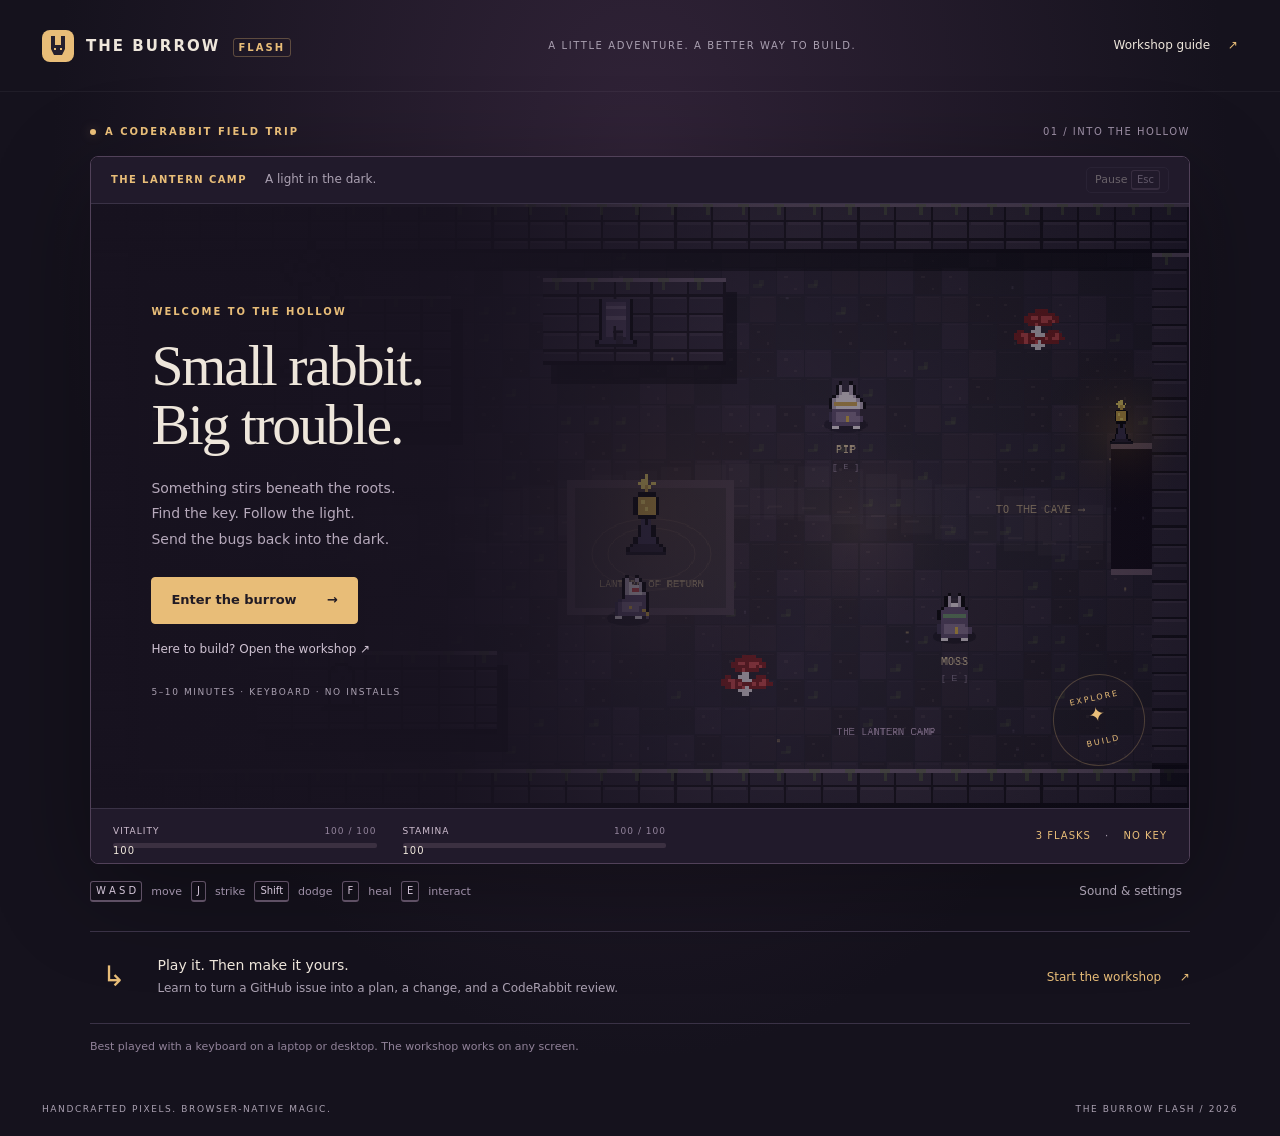
==== index.html @ 1ff7f452 "Create standalone Burrow demo with intentional flask bug and issue workflow" ====
<!doctype html>
<html lang="en">
  <head>
    <meta charset="utf-8" />
    <meta name="viewport" content="width=device-width, initial-scale=1" />
    <meta name="theme-color" content="#15121d" />
    <title>The Burrow Flash</title>
    <link rel="icon" href="favicon.svg" type="image/svg+xml" />
    <link rel="stylesheet" href="style.css" />
    <script defer src="js/art.js"></script>
    <script defer src="js/world.js"></script>
    <script defer src="js/combat.js"></script>
    <script defer src="js/input.js"></script>
    <script defer src="js/render.js"></script>
    <script defer src="js/game.js"></script>
  </head>
  <body class="game-page">
    <header class="site-header">
      <a class="brand" href="index.html" aria-label="The Burrow Flash home"
        ><img src="favicon.svg" alt="" width="32" height="32" /><span
          >THE BURROW <b>FLASH</b></span
        ></a
      >
      <span class="edition">A LITTLE ADVENTURE. A BETTER WAY TO BUILD.</span>
      <a
        class="header-link"
        href="learn.html"
        target="_blank"
        rel="noopener"
        data-guide
        >Workshop guide <span aria-hidden="true">↗</span></a
      >
    </header>
    <main class="game-layout">
      <div class="eyebrow">
        <span class="live-dot"></span> A CODERABBIT FIELD TRIP
        <span class="eyebrow-right">01 / INTO THE HOLLOW</span>
      </div>
      <section class="game-frame" aria-label="The Burrow Flash game">
        <div class="game-topbar">
          <span id="area-name">THE LANTERN CAMP</span
          ><span id="objective">A light in the dark.</span
          ><button id="pause-button" type="button" disabled>
            Pause <kbd>Esc</kbd>
          </button>
        </div>
        <div class="canvas-wrap">
          <canvas
            id="game"
            width="960"
            height="528"
            tabindex="0"
            aria-label="Top-down rabbit adventure. Move with WASD or arrows. J attacks, Shift dodges, F heals, E interacts, Escape pauses."
          ></canvas>
          <div id="title-screen" class="title-screen">
            <div class="title-copy">
              <p class="eyebrow">WELCOME TO THE HOLLOW</p>
              <h1>Small rabbit.<br />Big trouble.</h1>
              <p>
                Something stirs beneath the roots.<br />Find the key. Follow the
                light.<br />Send the bugs back into the dark.
              </p>
              <button class="primary" id="start-button">
                Enter the burrow <span aria-hidden="true">→</span></button
              ><a
                class="text-link"
                href="learn.html"
                target="_blank"
                rel="noopener"
                data-guide
                >Here to build? Open the workshop ↗</a
              >
              <p class="tiny">5–10 MINUTES · KEYBOARD · NO INSTALLS</p>
            </div>
            <div class="title-stamp" aria-hidden="true">
              EXPLORE<br /><span>✦</span><br />BUILD
            </div>
          </div>
          <div id="toast" class="toast" role="status" aria-live="polite"></div>
          <div id="interaction" class="interaction" hidden></div>
        </div>
        <div class="game-hud" id="hud">
          <div class="meter-group">
            <label for="health"
              >VITALITY <span id="health-value">100 / 100</span></label
            ><meter id="health" min="0" max="100" value="100">100</meter>
          </div>
          <div class="meter-group stamina">
            <label for="stamina"
              >STAMINA <span id="stamina-value">100 / 100</span></label
            ><meter id="stamina" min="0" max="100" value="100">100</meter>
          </div>
          <span class="inventory" id="inventory"
            >3 FLASKS <span>·</span> NO KEY</span
          ><span id="assist-indicator" hidden>ASSIST ON</span>
        </div>
      </section>
      <div class="below-game">
        <p>
          <kbd>W A S D</kbd> move <kbd>J</kbd> strike <kbd>Shift</kbd> dodge
          <kbd>F</kbd> heal <kbd>E</kbd> interact
        </p>
        <button class="text-button" id="settings-button">
          Sound & settings
        </button>
      </div>
      <aside class="workshop-strip">
        <span class="strip-number">↳</span>
        <div>
          <h2>Play it. Then make it yours.</h2>
          <p>
            Learn to turn a GitHub issue into a plan, a change, and a CodeRabbit
            review.
          </p>
        </div>
        <a href="learn.html" target="_blank" rel="noopener" data-guide
          >Start the workshop <span aria-hidden="true">↗</span></a
        >
      </aside>
      <p class="device-note">
        Best played with a keyboard on a laptop or desktop. The workshop works
        on any screen.
      </p>
    </main>
    <footer class="site-footer">
      <span>HANDCRAFTED PIXELS. BROWSER-NATIVE MAGIC.</span
      ><span>THE BURROW FLASH / 2026</span>
    </footer>
    <dialog id="menu-dialog" aria-labelledby="menu-title">
      <form method="dialog">
        <button class="close-button" aria-label="Close menu">×</button>
      </form>
      <p class="eyebrow">TAKE A BREATHER</p>
      <h2 id="menu-title">The hollow can wait.</h2>
      <p>Your adventure is paused.</p>
      <div class="settings">
        <label
          ><input type="checkbox" id="sound-setting" /> Sound effects
          <small>Starts only after you enable it.</small></label
        ><label
          ><input type="checkbox" id="motion-setting" /> Reduced motion
          <small>Removes screen shake and ambient particles.</small></label
        ><label
          ><input type="checkbox" id="assist-setting" /> Presenter assist
          <small
            >Less damage, stronger strikes, faster stamina recovery.</small
          ></label
        >
      </div>
      <div class="dialog-actions">
        <button class="primary" id="resume-button">Return to adventure</button
        ><a class="secondary" href="learn.html" target="_blank" rel="noopener"
          >Workshop ↗</a
        ><button class="text-button" id="restart-button">
          Restart adventure
        </button>
      </div>
    </dialog>
    <dialog id="npc-dialog" aria-labelledby="npc-title">
      <form method="dialog">
        <button class="close-button" aria-label="Close conversation">×</button>
      </form>
      <p class="eyebrow" id="npc-role"></p>
      <h2 id="npc-title"></h2>
      <p id="npc-copy"></p>
      <div class="dialog-actions">
        <a
          id="npc-guide"
          class="primary"
          href="learn.html"
          target="_blank"
          rel="noopener"
          >Open lesson ↗</a
        ><button class="secondary" id="npc-close">Back to the hollow</button>
      </div>
      <p class="tiny">OPTIONAL FIELD NOTES · YOUR GAME STAYS PAUSED</p>
    </dialog>
    <dialog id="victory-dialog" aria-labelledby="victory-title">
      <p class="eyebrow">THE HOLLOW BREATHES AGAIN</p>
      <h2 id="victory-title">Small rabbit.<br />Big victory.</h2>
      <p>
        The lanterns are safe. Now give this little world something of your own.
      </p>
      <p id="victory-stats"></p>
      <div class="dialog-actions">
        <a
          class="primary"
          href="learn.html#issue"
          target="_blank"
          rel="noopener"
          >Build your first feature ↗</a
        ><button class="secondary" id="play-again">Play again</button>
      </div>
    </dialog>
  </body>
</html>
---- style.css ----
:root {
  color-scheme: dark;
  --bg: #15121d;
  --panel: #201b29;
  --line: #3a3246;
  --text: #eee6db;
  --muted: #aaa0b1;
  --gold: #e8bd78;
  --green: #a5ba92;
  --red: #e18588;
}
* {
  box-sizing: border-box;
}
body {
  margin: 0;
  background: var(--bg);
  color: var(--text);
  font:
    15px/1.6 system-ui,
    -apple-system,
    BlinkMacSystemFont,
    "Segoe UI",
    sans-serif;
}
body.game-page {
  background:
    radial-gradient(ellipse at 50% 15%, #312338 0, transparent 65%), var(--bg);
}
a {
  color: inherit;
  text-decoration: none;
}
button,
input,
a {
  -webkit-tap-highlight-color: transparent;
}
button,
.secondary {
  font: inherit;
}
button,
a,
input {
  outline-offset: 5px;
}
button:focus-visible,
a:focus-visible,
input:focus-visible,
canvas:focus-visible {
  outline: 2px solid var(--gold);
}
button {
  cursor: pointer;
}
button:disabled {
  cursor: default;
  opacity: 0.35;
}
button,
.secondary {
  border: 1px solid var(--line);
  border-radius: 5px;
  background: transparent;
  color: var(--text);
  padding: 10px 15px;
}
button:hover,
.secondary:hover {
  background: #ffffff0a;
  border-color: #8a778f;
}
.site-header {
  max-width: 1320px;
  margin: auto;
  min-height: 92px;
  padding: 22px 42px;
  display: flex;
  align-items: center;
  justify-content: space-between;
  gap: 24px;
  border-bottom: 1px solid #ffffff0c;
}
.brand {
  display: flex;
  align-items: center;
  gap: 12px;
  font-size: 15px;
  letter-spacing: 2px;
  font-weight: 750;
  white-space: nowrap;
}
.brand b {
  color: var(--gold);
  font-size: 10px;
  border: 1px solid #e8bd7850;
  padding: 3px 5px;
  border-radius: 3px;
  margin-left: 5px;
}
.edition,
.site-footer,
.tiny {
  font-size: 10px;
  letter-spacing: 1.6px;
  color: var(--muted);
}
.header-link {
  font-size: 12px;
}
.header-link span {
  margin-left: 14px;
  color: var(--gold);
}
.game-layout {
  width: min(1100px, calc(100% - 72px));
  margin: 32px auto 0;
}
.eyebrow {
  font:
    600 10px/1.6 system-ui,
    sans-serif;
  letter-spacing: 2px;
  color: var(--gold);
  margin: 0 0 16px;
  display: flex;
  align-items: center;
  gap: 9px;
}
.live-dot {
  width: 6px;
  height: 6px;
  display: inline-block;
  background: var(--gold);
  border-radius: 50%;
  box-shadow: 0 0 12px #e8bd7850;
}
.eyebrow-right {
  margin-left: auto;
  color: #9b8da3;
  letter-spacing: 1.5px;
  font-weight: 400;
}
.game-frame {
  border: 1px solid #514159;
  border-radius: 8px;
  overflow: hidden;
  background: #100e17;
  box-shadow: 0 25px 100px #0005;
}
.game-topbar {
  min-height: 47px;
  display: flex;
  gap: 18px;
  align-items: center;
  padding: 8px 20px;
  background: #211a2b;
  border-bottom: 1px solid var(--line);
  font-size: 10px;
  letter-spacing: 1.4px;
}
#area-name {
  color: var(--gold);
  font-weight: 650;
}
#objective {
  color: var(--muted);
  letter-spacing: 0;
  font-size: 12px;
}
.game-topbar button {
  margin-left: auto;
  padding: 3px 8px;
  font-size: 11px;
}
.canvas-wrap {
  position: relative;
  line-height: 0;
  background: #17121f;
}
canvas {
  width: 100%;
  height: auto;
  display: block;
  image-rendering: pixelated;
}
.title-screen {
  position: absolute;
  inset: 0;
  background: linear-gradient(
    90deg,
    #17121ffa 0%,
    #17121ff0 32%,
    #17121f70 60%,
    #17121f00 100%
  );
  display: flex;
  align-items: center;
  line-height: 1.6;
}
.title-copy {
  padding: 30px 5.5%;
  width: 64%;
}
h1 {
  font-family: Georgia, "Times New Roman", serif;
  font-size: clamp(34px, 4.5vw, 62px);
  line-height: 1.03;
  letter-spacing: -2px;
  font-weight: 400;
  margin: 0 0 22px;
}
h2 {
  font-weight: 500;
  line-height: 1.2;
}
h3 {
  font-size: 18px;
  font-weight: 550;
}
.title-copy > p:not(.eyebrow):not(.tiny) {
  color: #b6a9bb;
  font-size: 14px;
  line-height: 1.8;
  margin-bottom: 25px;
}
.primary {
  background: var(--gold);
  color: #211b24;
  border: 1px solid var(--gold);
  font-weight: 650;
  display: inline-flex;
  gap: 30px;
  align-items: center;
  justify-content: center;
  padding: 12px 19px;
  border-radius: 4px;
  font-size: 13px;
}
.primary:hover {
  background: #f3cc93;
  color: #211b24;
  border-color: #f3cc93;
}
.text-link {
  display: block;
  font-size: 12px;
  color: #cfc2d2;
  margin-top: 16px;
}
.text-link:hover,
.header-link:hover {
  color: var(--gold);
}
.title-copy .tiny {
  font-size: 9px;
  margin-top: 26px;
}
.title-stamp {
  position: absolute;
  right: 4%;
  bottom: 7%;
  border: 1px solid #e8bd7840;
  border-radius: 50%;
  width: 92px;
  height: 92px;
  display: flex;
  flex-direction: column;
  align-items: center;
  justify-content: center;
  font-size: 8px;
  letter-spacing: 2px;
  color: var(--gold);
  transform: rotate(-12deg);
  line-height: 1.5;
}
.title-stamp span {
  font-size: 20px;
  line-height: 1;
}
.game-hud {
  padding: 15px 22px;
  display: flex;
  gap: 26px;
  align-items: center;
  background: #211a2b;
  border-top: 1px solid var(--line);
  font-size: 10px;
  letter-spacing: 1px;
}
.meter-group {
  width: 25%;
}
.meter-group label {
  display: flex;
  justify-content: space-between;
  font-size: 9px;
  color: #cebdcf;
  margin-bottom: 5px;
}
.meter-group label span {
  color: #94859d;
}
meter {
  appearance: none;
  display: block;
  width: 100%;
  height: 5px;
  border: none;
  border-radius: 2px;
  background: #3b3041;
}
meter::-webkit-meter-bar {
  background: #3b3041;
  border: 0;
}
meter::-webkit-meter-optimum-value {
  background: var(--red);
}
meter::-moz-meter-bar {
  background: var(--red);
}
.stamina meter::-webkit-meter-optimum-value {
  background: var(--green);
}
.stamina meter::-moz-meter-bar {
  background: var(--green);
}
.inventory {
  margin-left: auto;
  color: var(--gold);
  white-space: nowrap;
}
.inventory span {
  padding: 0 10px;
  color: var(--muted);
}
#assist-indicator {
  font-size: 9px;
  color: var(--green);
}
.below-game {
  display: flex;
  align-items: center;
  justify-content: space-between;
  color: #9f90a8;
  font-size: 11px;
  padding: 6px 0;
}
.below-game p {
  display: flex;
  align-items: center;
  gap: 9px;
}
kbd {
  font:
    10px/1.2 system-ui,
    sans-serif;
  border: 1px solid #5f5065;
  border-bottom-width: 2px;
  padding: 3px 5px;
  border-radius: 3px;
  color: #d4c6d9;
  white-space: nowrap;
}
.text-button {
  border: 0;
  background: transparent;
  padding: 8px;
  color: var(--muted);
  font-size: 12px;
}
.workshop-strip {
  display: flex;
  gap: 20px;
  align-items: center;
  padding: 23px 0;
  margin-top: 12px;
  border-top: 1px solid var(--line);
  border-bottom: 1px solid var(--line);
}
.strip-number {
  font-size: 28px;
  color: var(--gold);
  padding: 0 12px;
}
.workshop-strip h2 {
  font-size: 14px;
  margin: 0 0 6px;
}
.workshop-strip p {
  font-size: 12px;
  color: var(--muted);
  margin: 0;
}
.workshop-strip a {
  margin-left: auto;
  white-space: nowrap;
  font-size: 12px;
  color: var(--gold);
}
.workshop-strip a span {
  margin-left: 15px;
}
.device-note {
  font-size: 11px;
  color: #918299;
  margin: 14px 0;
}
.site-footer {
  max-width: 1320px;
  margin: 26px auto 0;
  padding: 20px 42px;
  display: flex;
  justify-content: space-between;
  font-size: 9px;
}
.toast {
  position: absolute;
  bottom: 65px;
  left: 50%;
  transform: translateX(-50%);
  max-width: 85%;
  width: max-content;
  background: #17121feb;
  border: 1px solid #88704e;
  padding: 12px 18px;
  color: var(--gold);
  font-size: 13px;
  line-height: 1.4;
  border-radius: 4px;
  opacity: 0;
  pointer-events: none;
  transition: opacity 0.2s;
}
.toast.visible {
  opacity: 1;
}
.interaction {
  position: absolute;
  bottom: 18px;
  left: 50%;
  transform: translateX(-50%);
  border: 1px solid #70627e;
  background: #211a2bf2;
  border-radius: 4px;
  padding: 9px 15px;
  font-size: 12px;
  line-height: 1.4;
  white-space: nowrap;
}
dialog {
  background: #251d2e;
  color: var(--text);
  border: 1px solid #6a5276;
  border-radius: 9px;
  padding: 38px;
  width: min(510px, 90vw);
  max-height: 90vh;
  box-shadow: 0 30px 100px #0009;
}
dialog::backdrop {
  background: #0b0813c9;
  backdrop-filter: blur(4px);
}
dialog h2 {
  font-family: Georgia, serif;
  font-size: 36px;
  margin: 10px 0 18px;
}
dialog p {
  color: #bcadc6;
  font-size: 14px;
}
.close-button {
  position: absolute;
  top: 10px;
  right: 10px;
  font-size: 23px;
  border: 0;
  padding: 0 10px;
}
.dialog-actions {
  display: flex;
  gap: 10px;
  flex-wrap: wrap;
  margin-top: 25px;
}
.settings {
  border-top: 1px solid var(--line);
  margin-top: 22px;
  padding-top: 8px;
}
.settings label {
  display: block;
  margin: 15px 0;
  font-size: 14px;
}
.settings input {
  accent-color: var(--gold);
  margin-right: 10px;
}
.settings small {
  display: block;
  padding-left: 28px;
  color: var(--muted);
  font-size: 11px;
}
.device-note {
  display: block;
}
[hidden] {
  display: none !important;
}
/* Workshop: the same field guide, with room to read. */
.guide-layout {
  display: grid;
  grid-template-columns: 220px minmax(0, 740px);
  gap: 64px;
  max-width: 1100px;
  margin: 50px auto;
  padding: 0 28px;
}
.guide-nav {
  position: sticky;
  top: 25px;
  align-self: start;
}
.guide-nav a {
  display: block;
  color: var(--muted);
  font-size: 13px;
  padding: 12px 0;
  border-bottom: 1px solid #ffffff0c;
}
.guide-nav a:hover {
  color: var(--gold);
}
.guide-nav span {
  color: var(--gold);
  margin-right: 12px;
  font-size: 10px;
}
.guide-nav .progress {
  font-size: 11px;
  color: var(--green);
  margin: 24px 0;
}
.guide-main h1 {
  font-size: 58px;
  margin-top: 8px;
}
.lead {
  font-size: 18px;
  color: #bcaec5;
  line-height: 1.7;
  max-width: 620px;
}
.guide-main section {
  padding: 38px 0;
  border-top: 1px solid var(--line);
  scroll-margin-top: 25px;
}
.guide-main section h2 {
  font:
    32px/1.2 Georgia,
    serif;
  margin: 0 0 20px;
}
.guide-main p,
.guide-main li {
  color: #c1b6c8;
  font-size: 14px;
}
.guide-main li {
  margin: 12px 0;
}
.guide-main a:not(.primary) {
  color: var(--gold);
  text-decoration: underline;
  text-underline-offset: 3px;
}
.guide-main ol,
.guide-main ul {
  padding-left: 23px;
}
.callout {
  border-left: 2px solid var(--gold);
  background: #e8bd7808;
  padding: 12px 18px;
  margin: 24px 0;
  color: var(--muted);
  font-size: 13px;
}
.snippet {
  border: 1px solid var(--line);
  border-radius: 6px;
  overflow: hidden;
  margin: 20px 0;
}
.snippet-header {
  display: flex;
  align-items: center;
  justify-content: space-between;
  padding: 10px 15px;
  background: #2c2435;
  font-size: 10px;
  letter-spacing: 1px;
  color: var(--gold);
}
.snippet button {
  font-size: 11px;
  padding: 4px 10px;
}
.snippet pre {
  margin: 0;
  padding: 20px;
  background: #110f18;
  white-space: pre-wrap;
  overflow-wrap: anywhere;
  font:
    12px/1.8 ui-monospace,
    SFMono-Regular,
    Consolas,
    monospace;
  color: #c9c0d0;
  user-select: text;
}
.lesson-check {
  display: flex;
  align-items: center;
  gap: 10px;
  color: var(--green);
  font-size: 13px;
  margin-top: 25px;
}
.lesson-check input {
  accent-color: var(--green);
  width: 17px;
  height: 17px;
}
.source-line {
  font-size: 11px !important;
  color: var(--muted) !important;
}
.guide-main code {
  color: var(--gold);
  font-size: 0.9em;
}
.guide-intro {
  padding-bottom: 34px;
}
.copy-status {
  font-size: 12px;
  color: var(--green);
  min-height: 20px;
}
.checklist label {
  display: block;
  margin: 12px 0;
  font-size: 14px;
  color: #c1b6c8;
}
.checklist input {
  accent-color: var(--gold);
  margin-right: 10px;
}
.test-pass {
  color: var(--green);
}
.test-fail {
  color: var(--red);
}
@media (min-width: 1500px) {
  .game-layout {
    margin-top: 40px;
  }
}
@media (max-width: 900px) {
  .edition {
    display: none;
  }
  .game-layout {
    width: calc(100% - 32px);
    margin-top: 22px;
  }
  .site-header {
    padding: 20px;
  }
  .title-copy {
    padding: 20px 5%;
    width: 70%;
  }
  .title-copy .tiny {
    margin-top: 14px;
    font-size: 8px;
  }
  .title-copy > p:not(.eyebrow):not(.tiny) {
    margin-bottom: 16px;
    font-size: 12px;
  }
  .title-copy h1 {
    margin-bottom: 14px;
  }
  .below-game p {
    gap: 5px;
  }
  .guide-layout {
    gap: 30px;
    grid-template-columns: 170px minmax(0, 1fr);
  }
  .guide-main h1 {
    font-size: 44px;
  }
}
@media (max-width: 620px) {
  .brand {
    font-size: 11px;
    letter-spacing: 1px;
  }
  .brand b {
    font-size: 8px;
  }
  .header-link {
    font-size: 10px;
  }
  .site-header {
    gap: 10px;
  }
  .eyebrow-right {
    display: none;
  }
  .game-topbar {
    padding: 8px 10px;
    flex-wrap: wrap;
    gap: 6px;
    font-size: 8px;
  }
  #objective {
    font-size: 10px;
  }
  .title-copy {
    padding: 15px 5%;
    width: 80%;
  }
  .title-copy h1 {
    font-size: 29px;
    margin-bottom: 12px;
  }
  .title-copy .eyebrow {
    font-size: 8px;
    margin-bottom: 8px;
  }
  .title-copy > p:not(.eyebrow) {
    display: none;
  }
  .title-copy .primary {
    padding: 9px 13px;
    font-size: 11px;
  }
  .title-copy .text-link {
    font-size: 10px;
    margin-top: 10px;
  }
  .title-stamp {
    display: none;
  }
  .game-hud {
    padding: 12px;
    gap: 14px;
  }
  .inventory {
    font-size: 8px;
  }
  .inventory span {
    padding: 0 3px;
  }
  .meter-group label {
    font-size: 7px;
  }
  .meter-group label span {
    display: none;
  }
  .below-game {
    align-items: flex-start;
  }
  .below-game p {
    flex-wrap: wrap;
    max-width: 75%;
    font-size: 9px;
  }
  .below-game .text-button {
    font-size: 9px;
  }
  .workshop-strip {
    gap: 10px;
    flex-wrap: wrap;
    padding: 18px 0;
  }
  .strip-number {
    display: none;
  }
  .workshop-strip a {
    margin-left: 0;
  }
  .site-footer {
    padding: 18px;
    font-size: 7px;
    gap: 20px;
  }
  .guide-layout {
    display: block;
    margin-top: 25px;
    padding: 0 22px;
  }
  .guide-nav {
    position: static;
    margin-bottom: 35px;
  }
  .guide-nav a {
    display: inline-block;
    padding: 8px 12px 8px 0;
    border: 0;
  }
  .guide-nav .progress {
    margin: 12px 0;
  }
  .guide-main h1 {
    font-size: 42px;
  }
  dialog {
    padding: 28px;
  }
  .interaction {
    font-size: 10px;
  }
  .toast {
    font-size: 11px;
  }
}
@media (prefers-reduced-motion: reduce) {
  * {
    scroll-behavior: auto !important;
    transition: none !important;
  }
}
@media (min-width: 700px) and (max-height: 850px) {
  .site-header {
    min-height: 70px;
    padding-top: 16px;
    padding-bottom: 16px;
  }
  .game-layout {
    width: min(1040px, calc(100% - 40px), calc((100svh - 245px) * 1.818));
    margin-top: 20px;
  }
  .game-layout > .eyebrow {
    margin-bottom: 10px;
  }
  .title-copy h1 {
    font-size: 44px;
  }
  .title-copy > p:not(.eyebrow):not(.tiny) {
    font-size: 12px;
    line-height: 1.6;
    margin-bottom: 16px;
  }
  .title-copy .tiny {
    margin-top: 14px;
  }
  .title-copy .text-link {
    margin-top: 12px;
  }
  .title-copy .eyebrow {
    margin-bottom: 12px;
  }
  .game-topbar {
    min-height: 40px;
  }
  .game-hud {
    padding-top: 12px;
    padding-bottom: 12px;
  }
  .workshop-strip {
    margin-top: 5px;
  }
}
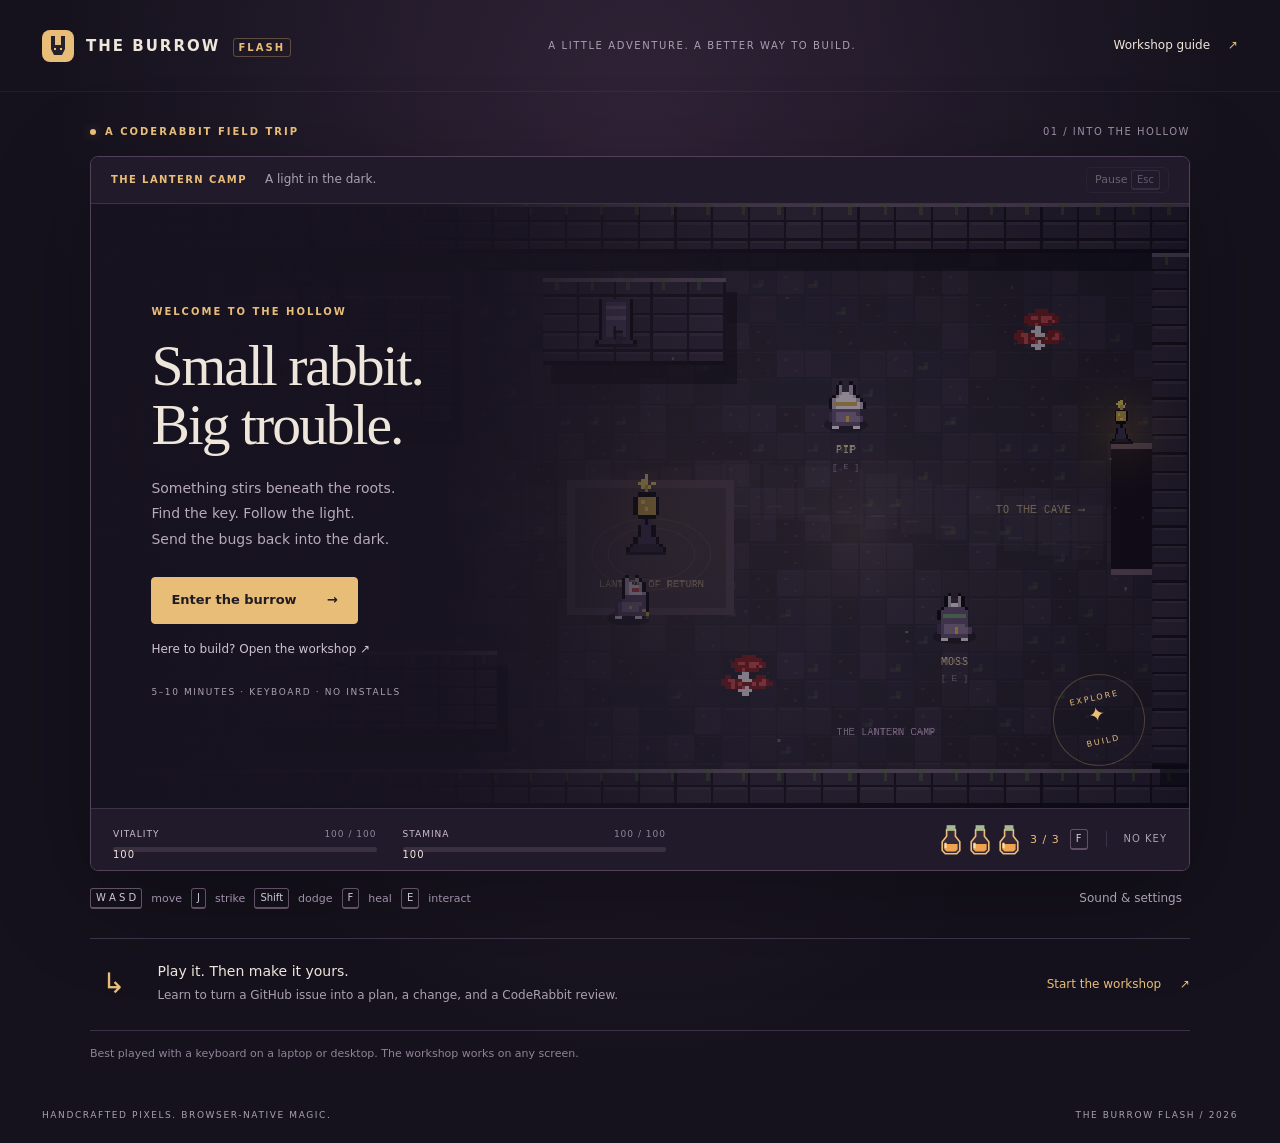
==== commit 0b3e3d11: "Show individual healing flask icons in the HUD" ====
--- a/index.html
+++ b/index.html
@@ -90,9 +90,63 @@
               >STAMINA <span id="stamina-value">100 / 100</span></label
             ><meter id="stamina" min="0" max="100" value="100">100</meter>
           </div>
-          <span class="inventory" id="inventory"
-            >3 FLASKS <span>·</span> NO KEY</span
-          ><span id="assist-indicator" hidden>ASSIST ON</span>
+          <div class="inventory" id="inventory">
+            <div class="flask-supply">
+              <span
+                class="flask-icons"
+                id="flask-icons"
+                role="img"
+                aria-label="3 of 3 healing flasks remaining"
+              >
+                <svg
+                  class="flask-icon"
+                  viewBox="0 0 20 28"
+                  aria-hidden="true"
+                  focusable="false"
+                >
+                  <path
+                    class="flask-outline"
+                    d="M6 5h8v6l4 5v8l-3 3H5l-3-3v-8l4-5z"
+                  />
+                  <path class="flask-liquid" d="M4 18h12v5l-2 2H6l-2-2z" />
+                  <path class="flask-shine" d="M5 17v5" />
+                  <path class="flask-cork" d="M6 1h8v5H6z" />
+                </svg>
+                <svg
+                  class="flask-icon"
+                  viewBox="0 0 20 28"
+                  aria-hidden="true"
+                  focusable="false"
+                >
+                  <path
+                    class="flask-outline"
+                    d="M6 5h8v6l4 5v8l-3 3H5l-3-3v-8l4-5z"
+                  />
+                  <path class="flask-liquid" d="M4 18h12v5l-2 2H6l-2-2z" />
+                  <path class="flask-shine" d="M5 17v5" />
+                  <path class="flask-cork" d="M6 1h8v5H6z" />
+                </svg>
+                <svg
+                  class="flask-icon"
+                  viewBox="0 0 20 28"
+                  aria-hidden="true"
+                  focusable="false"
+                >
+                  <path
+                    class="flask-outline"
+                    d="M6 5h8v6l4 5v8l-3 3H5l-3-3v-8l4-5z"
+                  />
+                  <path class="flask-liquid" d="M4 18h12v5l-2 2H6l-2-2z" />
+                  <path class="flask-shine" d="M5 17v5" />
+                  <path class="flask-cork" d="M6 1h8v5H6z" />
+                </svg>
+              </span>
+              <span class="flask-count" id="flask-count">3 / 3</span>
+              <kbd aria-label="Press F to heal">F</kbd>
+            </div>
+            <span class="key-status" id="key-status">NO KEY</span>
+          </div>
+          <span id="assist-indicator" hidden>ASSIST ON</span>
         </div>
       </section>
       <div class="below-game">
--- a/style.css
+++ b/style.css
@@ -328,13 +328,63 @@
   background: var(--green);
 }
 .inventory {
+  display: flex;
+  align-items: center;
+  gap: 18px;
   margin-left: auto;
   color: var(--gold);
   white-space: nowrap;
 }
-.inventory span {
-  padding: 0 10px;
+.flask-supply,
+.flask-icons {
+  display: flex;
+  align-items: center;
+  gap: 7px;
+}
+.flask-supply {
+  gap: 10px;
+}
+.flask-icon {
+  width: 22px;
+  height: 31px;
+  overflow: visible;
+}
+.flask-outline {
+  fill: #352839;
+  stroke: #e8bd78;
+  stroke-width: 1.5;
+  stroke-linejoin: round;
+}
+.flask-liquid {
+  fill: #efa34e;
+}
+.flask-shine {
+  fill: none;
+  stroke: #ffe1a2;
+  stroke-width: 2;
+}
+.flask-cork {
+  fill: #a5ba92;
+}
+.flask-icon.is-empty .flask-outline {
+  fill: none;
+  stroke: #66596e;
+}
+.flask-icon.is-empty .flask-liquid,
+.flask-icon.is-empty .flask-shine {
+  opacity: 0;
+}
+.flask-icon.is-empty .flask-cork {
+  fill: #66596e;
+}
+.flask-count {
+  font-size: 11px;
+  font-variant-numeric: tabular-nums;
+}
+.key-status {
   color: var(--muted);
+  border-left: 1px solid var(--line);
+  padding-left: 16px;
 }
 #assist-indicator {
   font-size: 9px;
@@ -769,12 +819,18 @@
   .game-hud {
     padding: 12px;
     gap: 14px;
+    flex-wrap: wrap;
+  }
+  .meter-group {
+    width: calc(50% - 7px);
   }
   .inventory {
-    font-size: 8px;
-  }
-  .inventory span {
-    padding: 0 3px;
+    margin-left: 0;
+    font-size: 9px;
+  }
+  .flask-icon {
+    width: 20px;
+    height: 28px;
   }
   .meter-group label {
     font-size: 7px;
